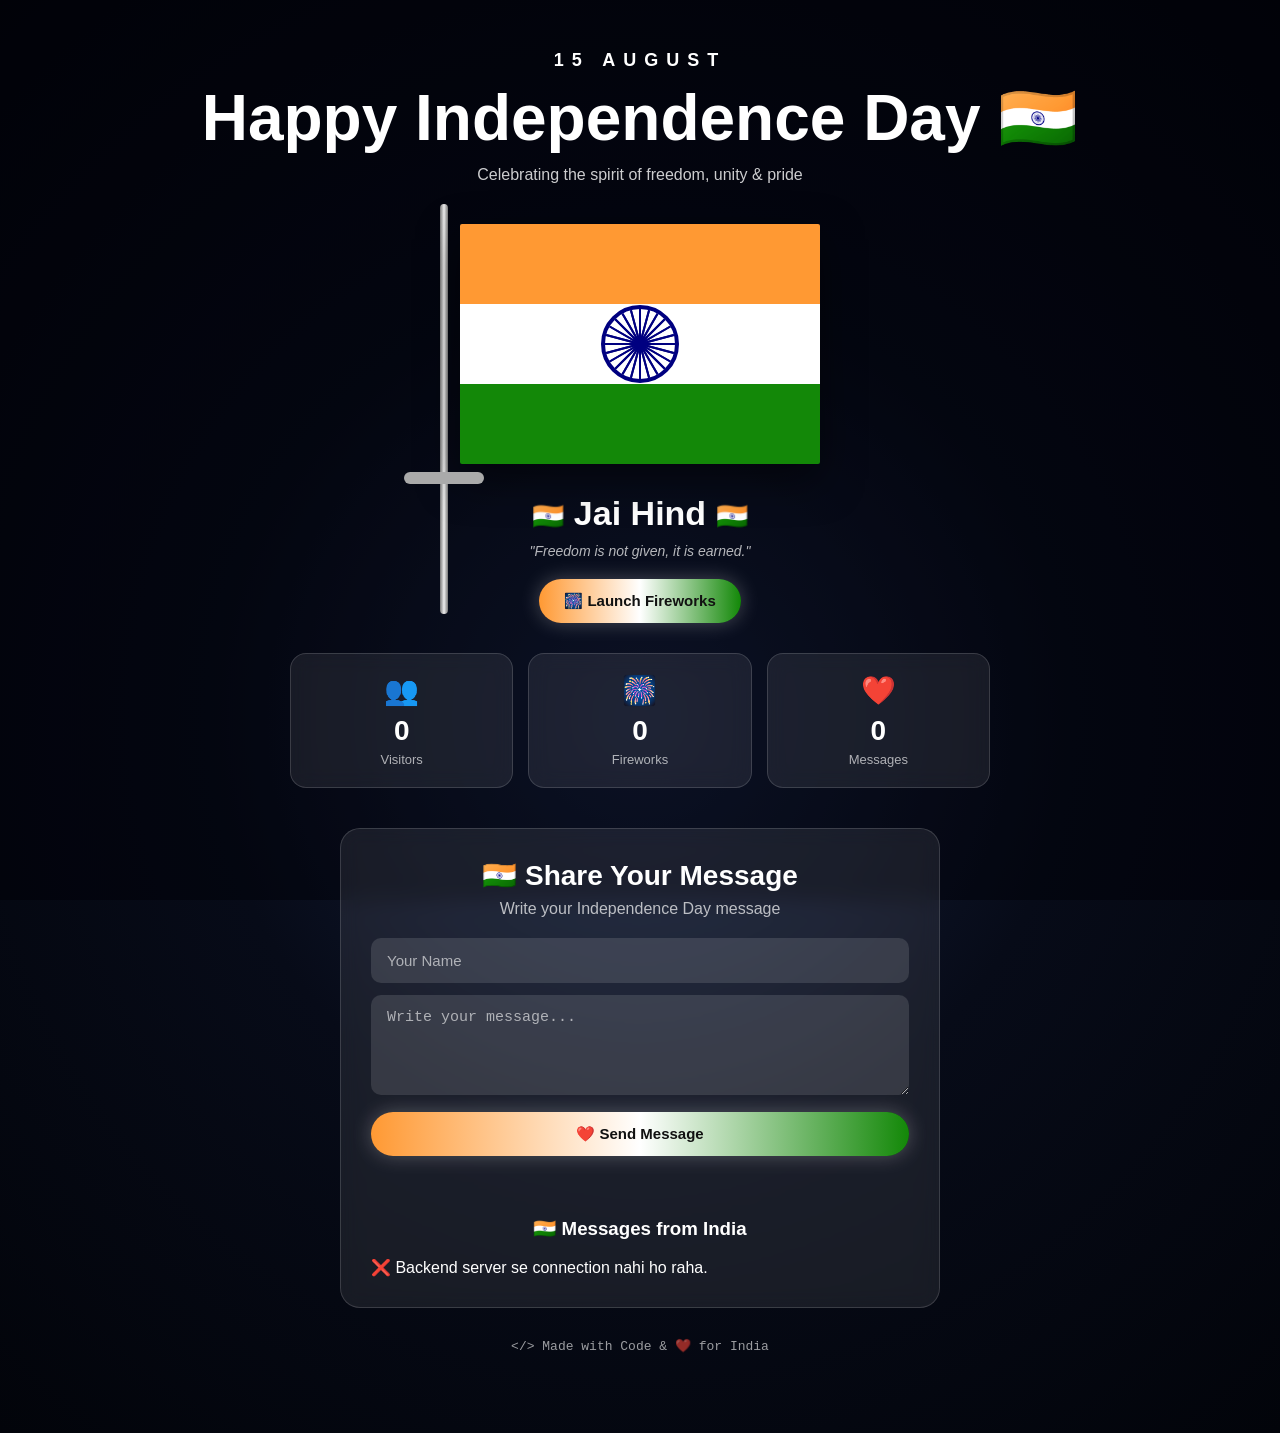
==== frontend/index.html @ 7216e090 "Initial commit" ====
<!DOCTYPE html>
<html lang="en">

<head>
    <meta charset="UTF-8">
    <meta name="viewport" content="width=device-width, initial-scale=1.0">

    <title>15 August | Independence Day 🇮🇳</title>

    <link rel="stylesheet" href="style.css">
</head>

<body>

    <!-- Fireworks Canvas -->
    <canvas id="fireworks"></canvas>

    <!-- Main Content -->
    <main class="container">

        <!-- ================= HEADER ================= -->

        <div class="date">15 AUGUST</div>

        <h1>
            Happy Independence Day
            <span>🇮🇳</span>
        </h1>

        <p class="subtitle">
            Celebrating the spirit of freedom, unity & pride
        </p>


        <!-- ================= FLAG ================= -->

        <div class="flag-wrapper">

            <div class="flag">

                <div class="stripe saffron"></div>

                <div class="stripe white">

                    <div class="chakra">

                        <div class="chakra-center"></div>

                        <span class="spoke s1"></span>
                        <span class="spoke s2"></span>
                        <span class="spoke s3"></span>
                        <span class="spoke s4"></span>
                        <span class="spoke s5"></span>
                        <span class="spoke s6"></span>
                        <span class="spoke s7"></span>
                        <span class="spoke s8"></span>
                        <span class="spoke s9"></span>
                        <span class="spoke s10"></span>
                        <span class="spoke s11"></span>
                        <span class="spoke s12"></span>
                        <span class="spoke s13"></span>
                        <span class="spoke s14"></span>
                        <span class="spoke s15"></span>
                        <span class="spoke s16"></span>
                        <span class="spoke s17"></span>
                        <span class="spoke s18"></span>
                        <span class="spoke s19"></span>
                        <span class="spoke s20"></span>
                        <span class="spoke s21"></span>
                        <span class="spoke s22"></span>
                        <span class="spoke s23"></span>
                        <span class="spoke s24"></span>

                    </div>

                </div>

                <div class="stripe green"></div>

            </div>

            <div class="flag-pole"></div>

            <div class="flag-base"></div>

        </div>


        <!-- ================= JAI HIND ================= -->

        <div class="message">

            <span>🇮🇳</span>

            Jai Hind

            <span>🇮🇳</span>

        </div>


        <div class="quote">

            "Freedom is not given, it is earned."

        </div>


        <!-- ================= FIREWORK BUTTON ================= -->

        <button id="fireworkBtn">

            🎆 Launch Fireworks

        </button>


        <!-- ================= LIVE STATS ================= -->

        <section class="stats">

            <div class="stat-card">

                <span class="stat-icon">
                    👥
                </span>

                <strong id="visitorCount">
                    0
                </strong>

                <p>
                    Visitors
                </p>

            </div>


            <div class="stat-card">

                <span class="stat-icon">
                    🎆
                </span>

                <strong id="fireworkCount">
                    0
                </strong>

                <p>
                    Fireworks
                </p>

            </div>


            <div class="stat-card">

                <span class="stat-icon">
                    ❤️
                </span>

                <strong id="messageCount">
                    0
                </strong>

                <p>
                    Messages
                </p>

            </div>

        </section>


        <!-- ================= MESSAGE SECTION ================= -->

        <section class="message-section">

            <h2>
                🇮🇳 Share Your Message
            </h2>

            <p>
                Write your Independence Day message
            </p>


            <form id="messageForm">

                <input
                    type="text"
                    id="name"
                    placeholder="Your Name"
                    maxlength="30"
                    required
                >


                <textarea
                    id="message"
                    placeholder="Write your message..."
                    maxlength="200"
                    required
                ></textarea>


                <button type="submit">

                    ❤️ Send Message

                </button>

            </form>


            <p id="formStatus"></p>


            <div class="messages-container">

                <h3>
                    🇮🇳 Messages from India
                </h3>


                <div id="messagesList">

                    Loading messages...

                </div>

            </div>

        </section>


        <!-- ================= FOOTER ================= -->

        <p class="code-text">

            &lt;/&gt; Made with Code & ❤️ for India

        </p>

    </main>


    <script src="script.js"></script>

</body>

</html>
---- frontend/style.css ----
* {
    margin: 0;
    padding: 0;
    box-sizing: border-box;
}


/* ================= BODY ================= */

html {
    scroll-behavior: smooth;
}

body {
    min-height: 100vh;

    /* IMPORTANT: PAGE SCROLL */
    overflow-x: hidden;
    overflow-y: auto;

    font-family: Arial, Helvetica, sans-serif;

    background:
        radial-gradient(
            circle at center,
            #16213e 0%,
            #070b18 45%,
            #02040a 100%
        );

    color: white;
}


/* ================= CANVAS ================= */

#fireworks {
    position: fixed;

    inset: 0;

    width: 100%;
    height: 100%;

    pointer-events: none;

    z-index: 1;
}


/* ================= CONTAINER ================= */

.container {
    position: relative;

    z-index: 5;

    min-height: 100vh;

    display: flex;

    flex-direction: column;

    align-items: center;

    justify-content: flex-start;

    text-align: center;

    padding: 50px 30px 80px;

    width: 100%;
}


/* ================= DATE ================= */

.date {
    font-size: 18px;

    font-weight: bold;

    letter-spacing: 8px;

    margin-bottom: 10px;

    animation:
        fadeDown 1s ease forwards;
}


/* ================= TITLE ================= */

h1 {
    font-size:
        clamp(32px, 5vw, 65px);

    font-weight: 800;

    margin-bottom: 10px;

    animation:
        titleGlow 2s infinite alternate;
}

h1 span {
    display: inline-block;

    animation:
        wave 1.5s infinite;
}


/* ================= SUBTITLE ================= */

.subtitle {
    font-size: 16px;

    opacity: 0.8;

    margin-bottom: 25px;
}


/* ================= FLAG ================= */

.flag-wrapper {
    position: relative;

    width: 420px;

    max-width: 85vw;

    margin: 15px 0 30px;

    display: flex;

    justify-content: center;
}

.flag {
    width: 360px;

    max-width: 80vw;

    aspect-ratio: 3 / 2;

    position: relative;

    overflow: hidden;

    transform-origin: left center;

    animation:
        flagWave 2.5s ease-in-out infinite;

    border-radius: 2px;

    box-shadow:
        0 15px 40px rgba(0, 0, 0, 0.5);
}


/* ================= STRIPES ================= */

.stripe {
    width: 100%;

    height: 33.333%;

    position: relative;
}

.saffron {
    background: #ff9933;
}

.white {
    background: #ffffff;

    display: flex;

    align-items: center;

    justify-content: center;
}

.green {
    background: #138808;
}


/* ================= CHAKRA ================= */

.chakra {
    width: 78px;

    height: 78px;

    border:
        4px solid #000080;

    border-radius: 50%;

    position: relative;

    animation:
        rotateChakra 5s linear infinite;
}

.chakra-center {
    width: 10px;

    height: 10px;

    background: #000080;

    border-radius: 50%;

    position: absolute;

    left: 50%;

    top: 50%;

    transform:
        translate(-50%, -50%);
}


/* ================= SPOKES ================= */

.spoke {
    position: absolute;

    width: 2px;

    height: 70px;

    background: #000080;

    left: 50%;

    top: 50%;

    transform-origin: center;
}

.s1  { transform: translate(-50%, -50%) rotate(0deg); }
.s2  { transform: translate(-50%, -50%) rotate(15deg); }
.s3  { transform: translate(-50%, -50%) rotate(30deg); }
.s4  { transform: translate(-50%, -50%) rotate(45deg); }
.s5  { transform: translate(-50%, -50%) rotate(60deg); }
.s6  { transform: translate(-50%, -50%) rotate(75deg); }
.s7  { transform: translate(-50%, -50%) rotate(90deg); }
.s8  { transform: translate(-50%, -50%) rotate(105deg); }
.s9  { transform: translate(-50%, -50%) rotate(120deg); }
.s10 { transform: translate(-50%, -50%) rotate(135deg); }
.s11 { transform: translate(-50%, -50%) rotate(150deg); }
.s12 { transform: translate(-50%, -50%) rotate(165deg); }
.s13 { transform: translate(-50%, -50%) rotate(180deg); }
.s14 { transform: translate(-50%, -50%) rotate(195deg); }
.s15 { transform: translate(-50%, -50%) rotate(210deg); }
.s16 { transform: translate(-50%, -50%) rotate(225deg); }
.s17 { transform: translate(-50%, -50%) rotate(240deg); }
.s18 { transform: translate(-50%, -50%) rotate(255deg); }
.s19 { transform: translate(-50%, -50%) rotate(270deg); }
.s20 { transform: translate(-50%, -50%) rotate(285deg); }
.s21 { transform: translate(-50%, -50%) rotate(300deg); }
.s22 { transform: translate(-50%, -50%) rotate(315deg); }
.s23 { transform: translate(-50%, -50%) rotate(330deg); }
.s24 { transform: translate(-50%, -50%) rotate(345deg); }


/* ================= POLE ================= */

.flag-pole {
    position: absolute;

    width: 8px;

    height: 410px;

    background:
        linear-gradient(
            to right,
            #777,
            #eee,
            #777
        );

    left: 10px;

    top: -20px;

    z-index: -1;

    border-radius: 10px;
}

.flag-base {
    position: absolute;

    width: 80px;

    height: 12px;

    background: #aaa;

    bottom: -20px;

    left: -26px;

    border-radius: 20px;
}


/* ================= JAI HIND ================= */

.message {
    font-size: 34px;

    font-weight: 800;

    margin-bottom: 10px;

    animation:
        pulse 1.5s infinite;
}

.message span {
    font-size: 26px;
}


/* ================= QUOTE ================= */

.quote {
    font-size: 14px;

    opacity: 0.7;

    font-style: italic;

    margin-bottom: 20px;
}


/* ================= BUTTON ================= */

button {
    border: none;

    outline: none;

    padding: 13px 25px;

    border-radius: 30px;

    background:
        linear-gradient(
            90deg,
            #ff9933,
            white,
            #138808
        );

    color: #111;

    font-size: 15px;

    font-weight: bold;

    cursor: pointer;

    transition: 0.3s;

    box-shadow:
        0 0 20px
        rgba(255, 255, 255, 0.25);
}

button:hover {
    transform: scale(1.08);

    box-shadow:
        0 0 35px
        rgba(255, 255, 255, 0.5);
}


/* ================= LIVE STATS ================= */

.stats {
    width: 100%;

    max-width: 700px;

    display: grid;

    grid-template-columns:
        repeat(3, 1fr);

    gap: 15px;

    margin: 30px 0;
}

.stat-card {
    padding: 20px 10px;

    background:
        rgba(255, 255, 255, 0.08);

    border:
        1px solid
        rgba(255, 255, 255, 0.15);

    border-radius: 16px;

    backdrop-filter: blur(10px);

    text-align: center;

    transition: 0.3s;
}

.stat-card:hover {
    transform: translateY(-5px);

    background:
        rgba(255, 255, 255, 0.13);
}

.stat-icon {
    display: block;

    font-size: 28px;

    margin-bottom: 8px;
}

.stat-card strong {
    display: block;

    font-size: 28px;

    font-weight: 800;
}

.stat-card p {
    margin-top: 5px;

    font-size: 13px;

    opacity: 0.65;
}


/* ================= MESSAGE SECTION ================= */

.message-section {
    width: 100%;

    max-width: 600px;

    margin-top: 10px;

    padding: 30px;

    background:
        rgba(255, 255, 255, 0.08);

    border:
        1px solid
        rgba(255, 255, 255, 0.15);

    border-radius: 20px;

    backdrop-filter: blur(10px);

    text-align: center;
}

.message-section h2 {
    font-size: 28px;

    margin-bottom: 8px;
}

.message-section > p {
    opacity: 0.7;

    margin-bottom: 20px;
}


/* ================= FORM ================= */

#messageForm {
    display: flex;

    flex-direction: column;

    gap: 12px;
}

#messageForm input,
#messageForm textarea {
    width: 100%;

    padding: 14px 16px;

    border: none;

    outline: none;

    border-radius: 10px;

    background:
        rgba(255, 255, 255, 0.12);

    color: white;

    font-size: 15px;
}

#messageForm input::placeholder,
#messageForm textarea::placeholder {
    color:
        rgba(255, 255, 255, 0.6);
}

#messageForm textarea {
    min-height: 100px;

    resize: vertical;
}

#messageForm button {
    margin-top: 5px;
}


/* ================= FORM STATUS ================= */

#formStatus {
    min-height: 20px;

    margin-top: 12px;

    font-size: 14px;
}


/* ================= MESSAGES ================= */

.messages-container {
    margin-top: 30px;

    text-align: left;
}

.messages-container h3 {
    text-align: center;

    margin-bottom: 18px;
}

.message-card {
    padding: 15px;

    margin-bottom: 12px;

    border-radius: 12px;

    background:
        rgba(255, 255, 255, 0.08);

    border-left:
        4px solid #ff9933;
}

.message-card:nth-child(even) {
    border-left-color: #138808;
}

.message-name {
    font-weight: bold;

    margin-bottom: 5px;
}

.message-text {
    opacity: 0.85;

    line-height: 1.5;

    word-break: break-word;
}

.message-time {
    font-size: 11px;

    opacity: 0.5;

    margin-top: 8px;
}


/* ================= CODE TEXT ================= */

.code-text {
    margin-top: 30px;

    font-family: monospace;

    font-size: 13px;

    opacity: 0.6;
}


/* ================= ANIMATIONS ================= */

@keyframes flagWave {

    0%,
    100% {
        transform:
            perspective(500px)
            rotateY(0deg)
            skewY(0deg);
    }

    50% {
        transform:
            perspective(500px)
            rotateY(-8deg)
            skewY(2deg);
    }
}


@keyframes rotateChakra {

    from {
        transform:
            rotate(0deg);
    }

    to {
        transform:
            rotate(360deg);
    }
}


@keyframes titleGlow {

    from {
        text-shadow:
            0 0 10px
            rgba(255, 153, 51, 0.4);
    }

    to {
        text-shadow:
            0 0 25px
            rgba(19, 136, 8, 0.7);
    }
}


@keyframes wave {

    0%,
    100% {
        transform:
            rotate(-10deg);
    }

    50% {
        transform:
            rotate(10deg);
    }
}


@keyframes pulse {

    0%,
    100% {
        transform:
            scale(1);
    }

    50% {
        transform:
            scale(1.05);
    }
}


@keyframes fadeDown {

    from {
        opacity: 0;

        transform:
            translateY(-30px);
    }

    to {
        opacity: 1;

        transform:
            translateY(0);
    }
}


/* ================= MOBILE ================= */

@media (max-width: 600px) {

    body {
        overflow-x: hidden;

        overflow-y: auto;
    }

    .container {
        padding:
            35px
            15px
            60px;
    }

    .date {
        font-size: 14px;

        letter-spacing: 5px;
    }

    h1 {
        font-size: 32px;
    }

    .subtitle {
        font-size: 13px;
    }

    .flag-wrapper {
        width: 100%;

        margin:
            15px
            0
            30px;
    }

    .flag {
        width: 300px;
    }

    .chakra {
        width: 65px;

        height: 65px;
    }

    .spoke {
        height: 58px;
    }

    .message {
        font-size: 28px;
    }

    .message span {
        font-size: 22px;
    }

    .flag-pole {
        height: 350px;
    }

    .stats {
        grid-template-columns:
            repeat(3, 1fr);

        gap: 8px;

        margin:
            25px 0;
    }

    .stat-card {
        padding:
            15px
            5px;
    }

    .stat-icon {
        font-size: 22px;
    }

    .stat-card strong {
        font-size: 20px;
    }

    .stat-card p {
        font-size: 11px;
    }

    .message-section {
        padding: 20px;

        margin-top: 10px;
    }

    .message-section h2 {
        font-size: 23px;
    }

    .code-text {
        margin-top: 25px;
    }
}
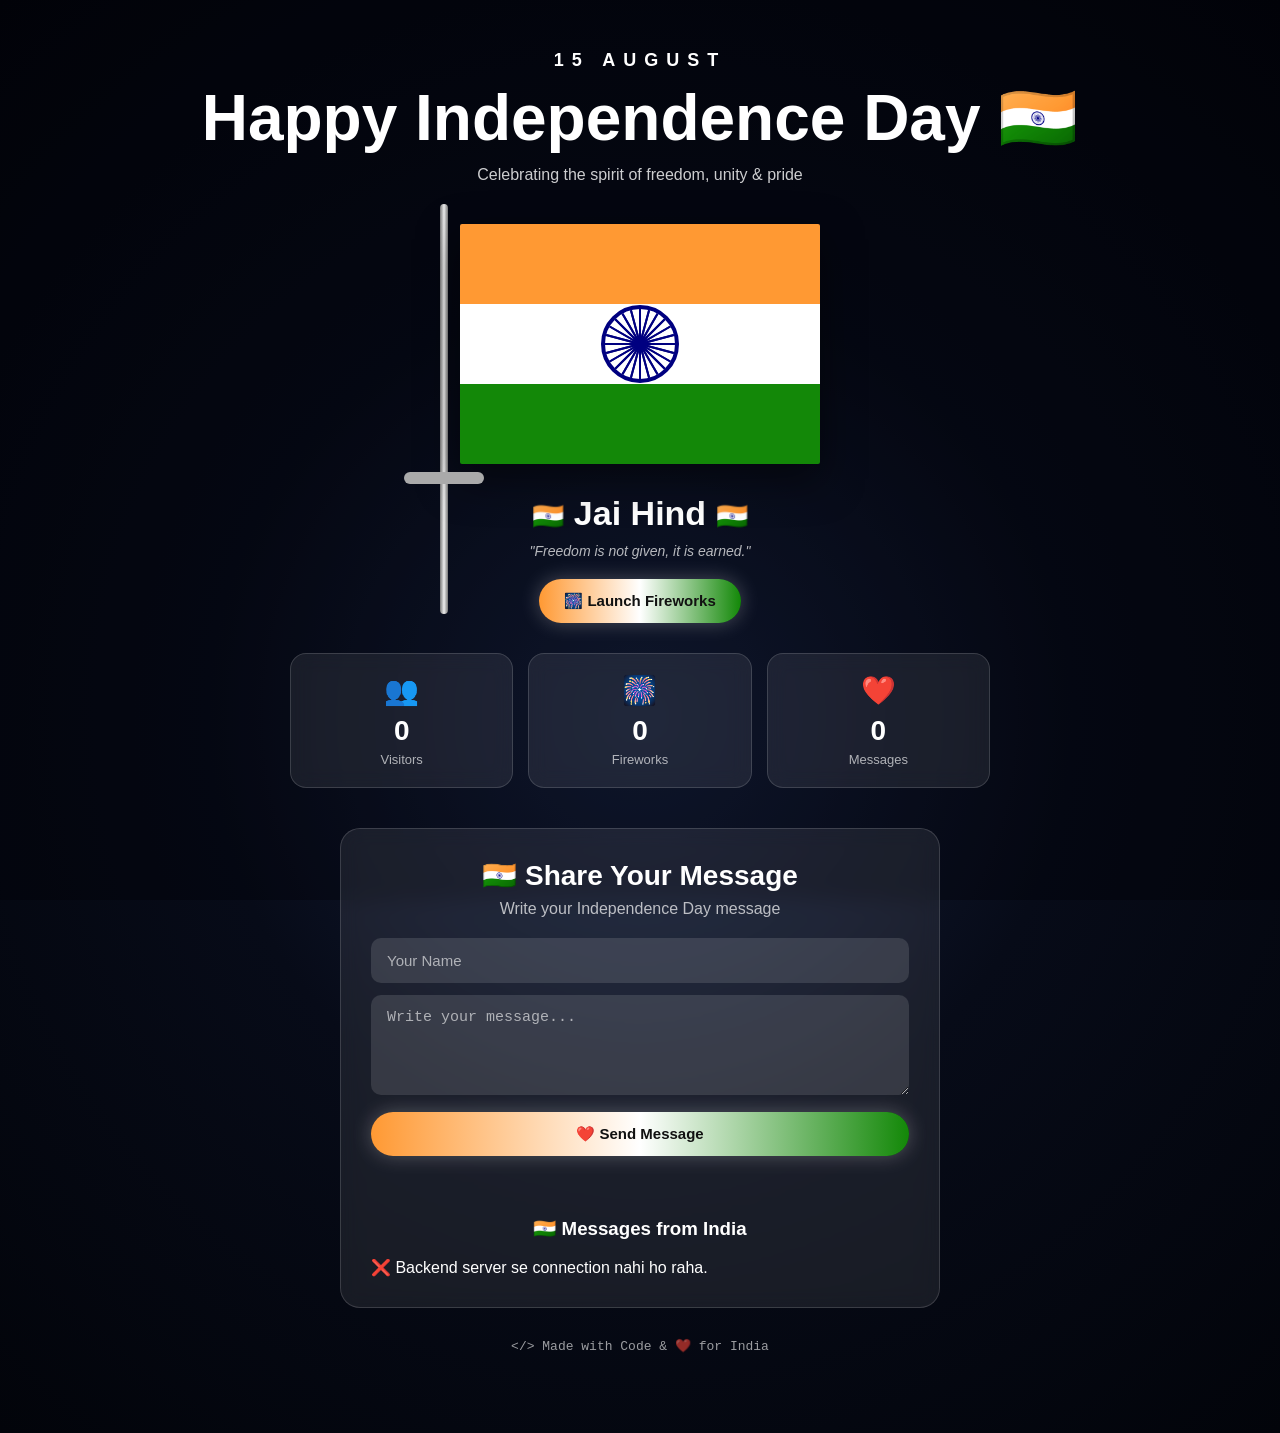
==== commit 7971df16: "Update Azadi Utsav SEO" ====
--- a/frontend/index.html
+++ b/frontend/index.html
@@ -3,9 +3,58 @@
 
 <head>
     <meta charset="UTF-8">
-    <meta name="viewport" content="width=device-width, initial-scale=1.0">
-
-    <title>15 August | Independence Day 🇮🇳</title>
+
+    <meta name="viewport"
+          content="width=device-width, initial-scale=1.0">
+
+    <!-- Google Search Console Verification -->
+    <meta
+        name="google-site-verification"
+        content="La7gnjZwYmMHEaWKR3MahYojQEx8T6Vyumv2rH7YQbI"
+    >
+
+    <!-- SEO Title -->
+    <title>
+        Azadi Utsav – India's Independence Day Celebration 🇮🇳
+    </title>
+
+    <!-- SEO Description -->
+    <meta
+        name="description"
+        content="Celebrate India's Independence Day with Azadi Utsav 🇮🇳. Enjoy the spirit of freedom, Tiranga, patriotic messages, fireworks and a special digital celebration of 15 August."
+    >
+
+    <!-- SEO Keywords -->
+    <meta
+        name="keywords"
+        content="Azadi Utsav, 15 August, Independence Day, Indian Independence Day, Tiranga, Jai Hind, Azadi, Bharat, Independence Day Celebration"
+    >
+
+    <meta
+        name="author"
+        content="Azadi Utsav"
+    >
+
+    <!-- Open Graph -->
+    <meta
+        property="og:title"
+        content="Azadi Utsav 🇮🇳 | Independence Day Celebration"
+    >
+
+    <meta
+        property="og:description"
+        content="आज़ादी का जश्न, तिरंगे के संग 🇮🇳"
+    >
+
+    <meta
+        property="og:type"
+        content="website"
+    >
+
+    <meta
+        property="og:url"
+        content="https://one5-august-1.onrender.com/"
+    >
 
     <link rel="stylesheet" href="style.css">
 </head>
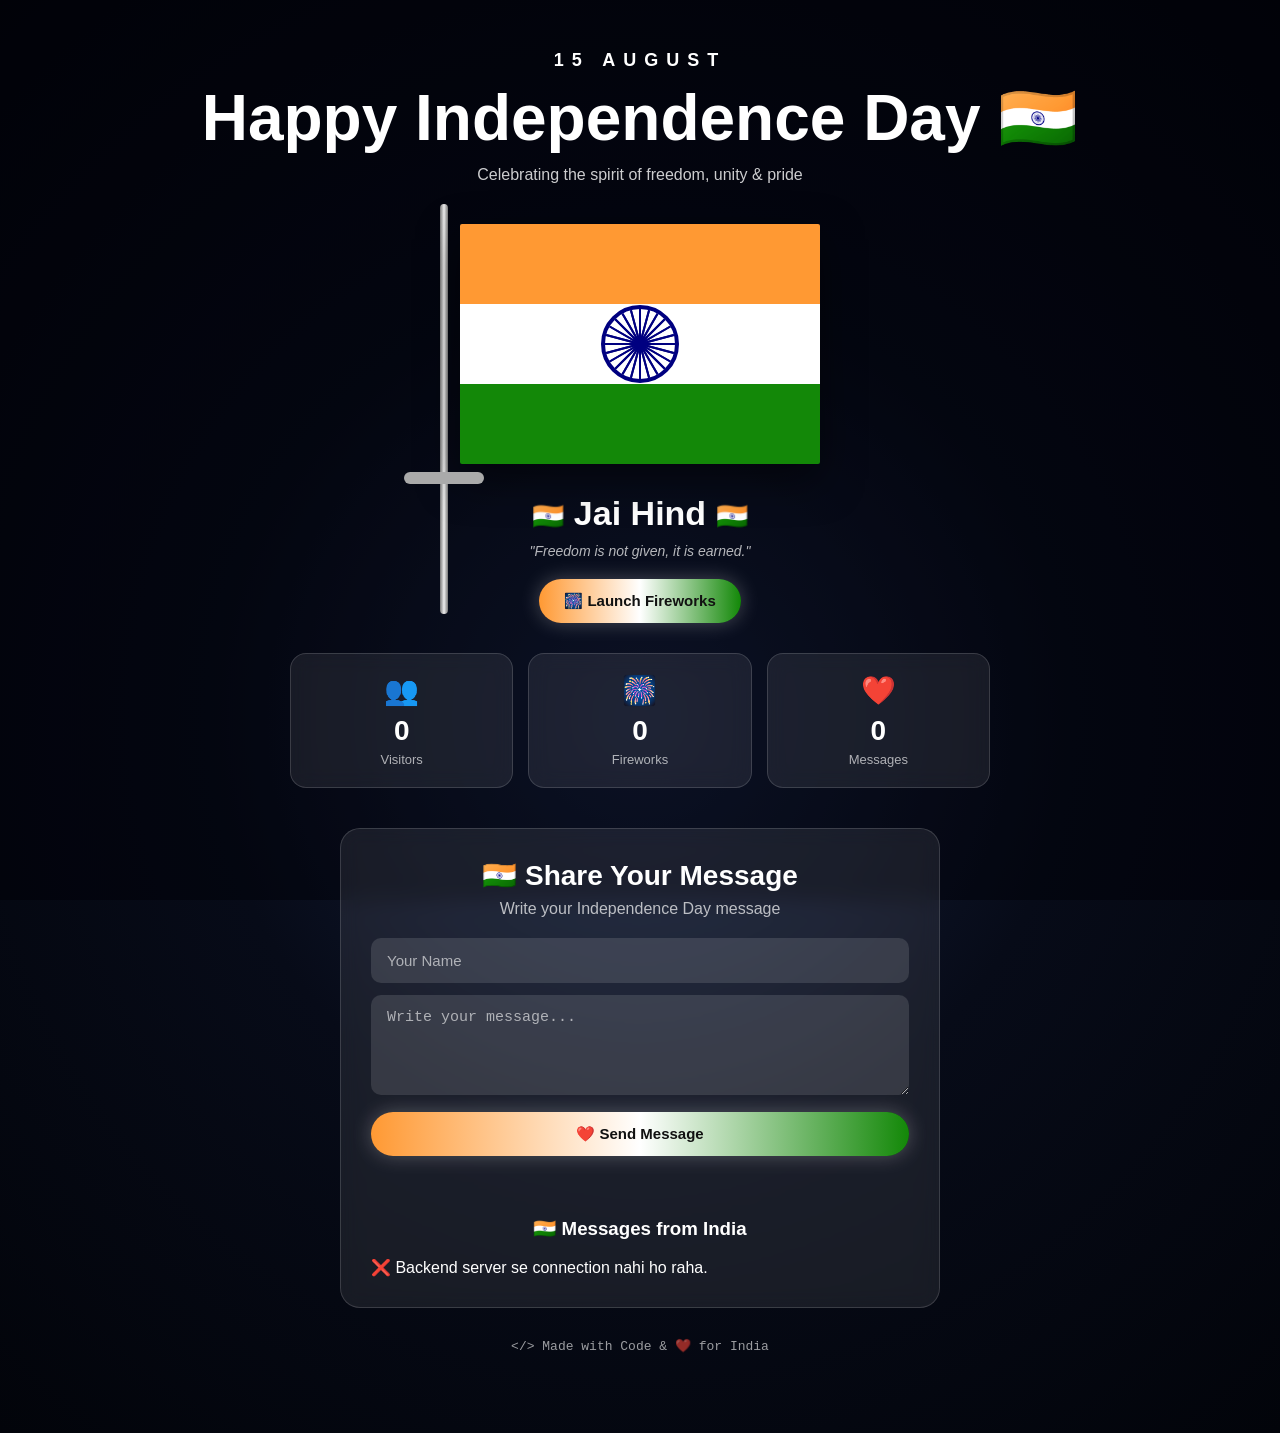
==== commit 3948566a: "update repo" ====
--- a/frontend/index.html
+++ b/frontend/index.html
@@ -56,6 +56,7 @@
         content="https://one5-august-1.onrender.com/"
     >
 
+    <link rel="icon" type="image/png" href="./azadi-utsav.png">
     <link rel="stylesheet" href="style.css">
 </head>
 
